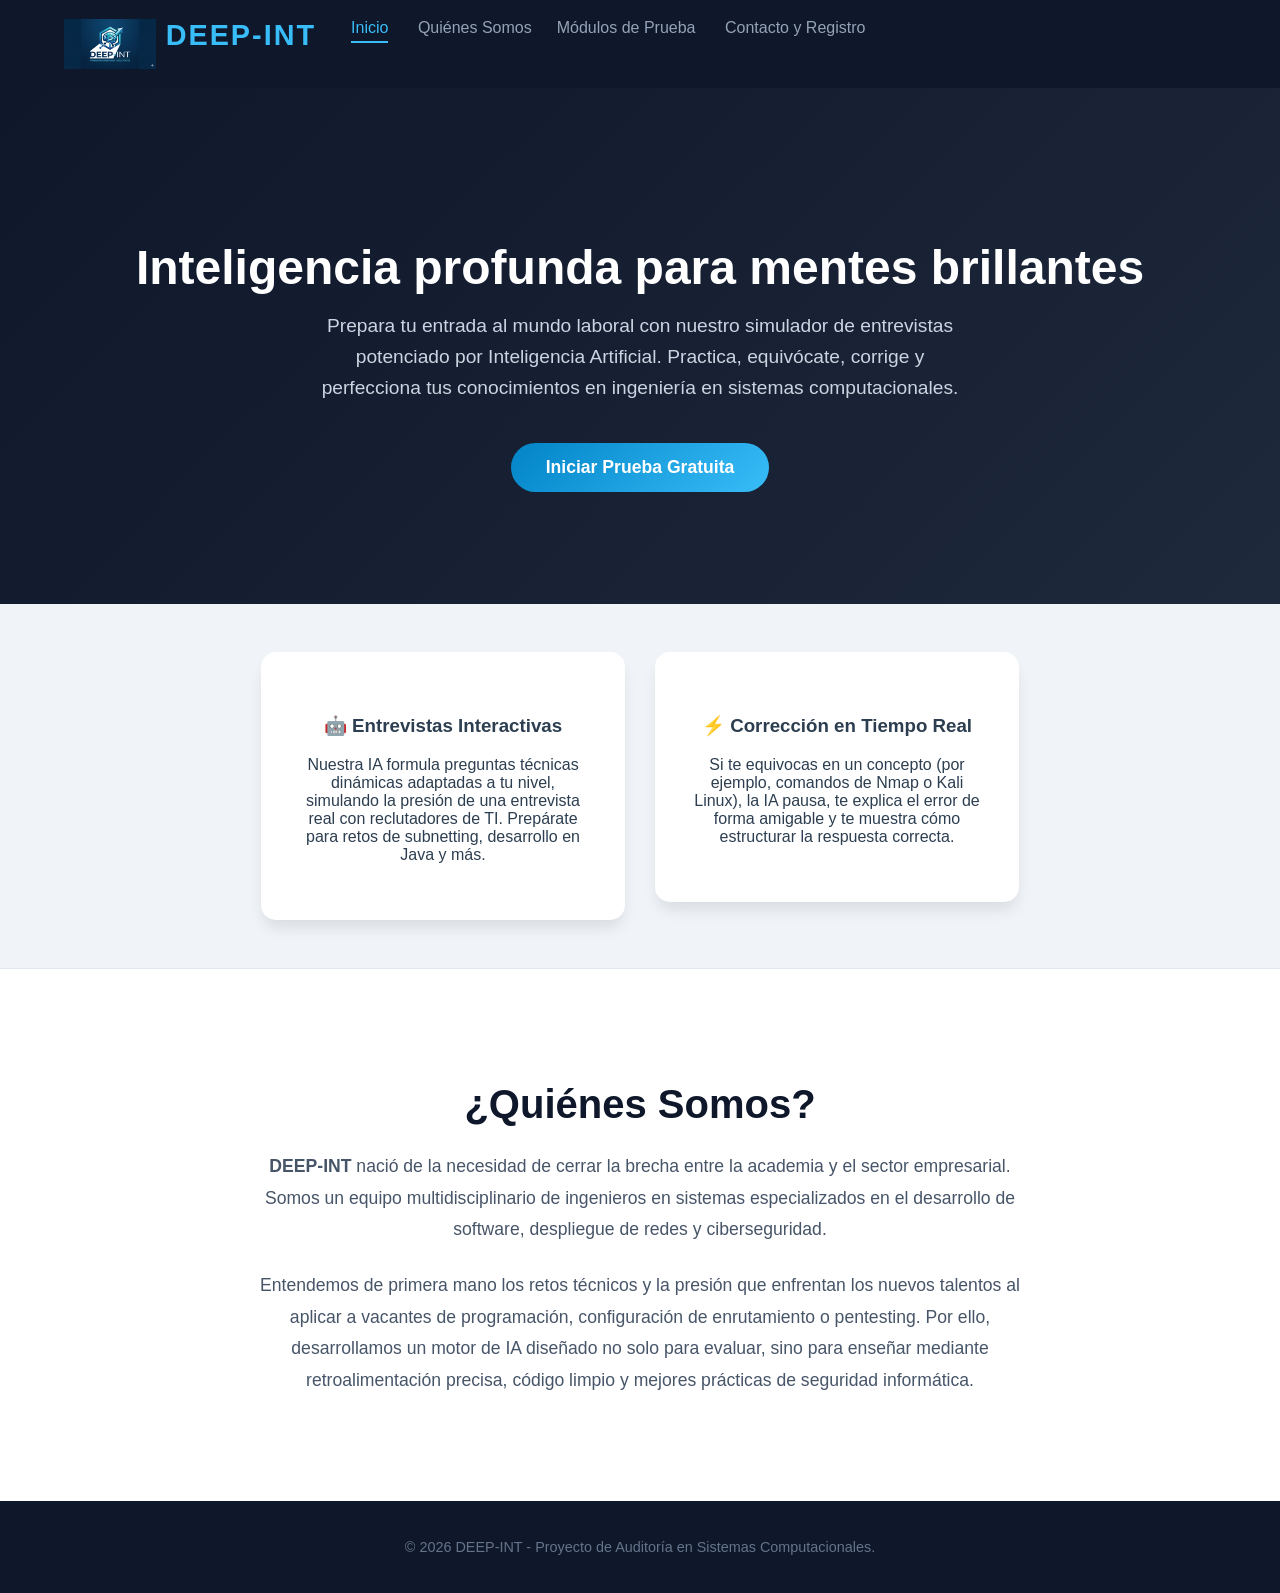
==== index.html @ 99fbba8b "Fix HTML character encoding issues" ====
<!DOCTYPE html>
<html lang="es">
<head>
    <meta charset="UTF-8">
    <meta name="viewport" content="width=device-width, initial-scale=1.0">
    <title>DEEP-INT Simulador de Entrevistas con IA</title>
    <link rel="stylesheet" href="estilo.css">
</head>
<body>

    <header>
        <div class="logo-contenedor">
            <img src="logo.png" alt="Logo DEEP-INT" class="logo-img">
        <h1>DEEP-INT</h1>
        <nav>
            <a href="index.html" class="active">Inicio</a>
            <a href="#nosotros">Quiénes Somos</a><a href="modulos.html">Módulos de Prueba</a>
            <a href="contacto.html">Contacto y Registro</a>
        </nav>
    </header>
    <section class="hero">
        <h2>Inteligencia profunda para mentes brillantes</h2>
        <p>Prepara tu entrada al mundo laboral con nuestro simulador de entrevistas potenciado por Inteligencia Artificial. Practica, equivócate, corrige y perfecciona tus conocimientos en ingeniería en sistemas computacionales.</p>
        <a href="contacto.html" class="btn-primary btn-glow">Iniciar Prueba Gratuita</a>
    </section>
    
    <section class="features">
        
        <a href="entrevista.html" style="text-decoration: none; color: inherit;">
            <div class="feature-card">
                <h3>🤖 Entrevistas Interactivas</h3>
                <p>Nuestra IA formula preguntas técnicas dinámicas adaptadas a tu nivel, simulando la presión de una entrevista real con reclutadores de TI. Prepárate para retos de subnetting, desarrollo en Java y más.</p>
            </div>
        </a>

        <a href="correccion.html" style="text-decoration: none; color: inherit;">
            <div class="feature-card">
                <h3>⚡ Corrección en Tiempo Real</h3>
                <p>Si te equivocas en un concepto (por ejemplo, comandos de Nmap o Kali Linux), la IA pausa, te explica el error de forma amigable y te muestra cómo estructurar la respuesta correcta.</p>
            </div>
        </a>

    </section>
    <section id="nosotros" class="about-section">
        <div class="about-content">
            <h2>¿Quiénes Somos?</h2>
            <p><strong>DEEP-INT</strong> nació de la necesidad de cerrar la brecha entre la academia y el sector empresarial. Somos un equipo multidisciplinario de ingenieros en sistemas especializados en el desarrollo de software, despliegue de redes y ciberseguridad.</p>
            <p>Entendemos de primera mano los retos técnicos y la presión que enfrentan los nuevos talentos al aplicar a vacantes de programación, configuración de enrutamiento o pentesting. Por ello, desarrollamos un motor de IA diseñado no solo para evaluar, sino para enseñar mediante retroalimentación precisa, código limpio y mejores prácticas de seguridad informática.</p>
        </div>
    </section>
    <footer>
        <p>&copy; 2026 DEEP-INT - Proyecto de Auditoría en Sistemas Computacionales.</p>
    </footer>

</body>
</html>
---- estilo.css ----
/* =========================================
   Estilos Generales de DEEP-INT
   ========================================= */
body {
    font-family: 'Segoe UI', Roboto, Helvetica, Arial, sans-serif;
    margin: 0;
    padding: 0;
    background-color: #f0f4f8;
    color: #2c3e50;
    display: flex;
    flex-direction: column;
    min-height: 100vh;
}

/* =========================================
   Navegación (Header)
   ========================================= */
header {
    background-color: #0f172a;
    color: #ffffff;
    padding: 1.2rem 5%;
    display: flex;
    justify-content: space-between;
    align-items: center;
    box-shadow: 0 2px 10px rgba(0,0,0,0.2);
}

header h1 {
    margin: 0;
    font-size: 1.8rem;
    color: #38bdf8;
    letter-spacing: 2px;
    font-weight: 800;
}

nav a {
    color: #94a3b8;
    text-decoration: none;
    margin-left: 25px;
    font-weight: 500;
    transition: all 0.3s ease;
    padding-bottom: 5px;
}

nav a:hover, nav a.active {
    color: #38bdf8;
    border-bottom: 2px solid #38bdf8;
}

/* =========================================
   Botones Creativos
   ========================================= */
.btn-primary {
    background: linear-gradient(135deg, #0284c7, #38bdf8);
    color: white;
    padding: 14px 35px;
    text-decoration: none;
    border-radius: 30px;
    font-weight: bold;
    font-size: 1.1rem;
    border: none;
    cursor: pointer;
    transition: all 0.3s ease;
    display: inline-block;
}

.btn-primary:hover {
    transform: translateY(-3px);
    box-shadow: 0 10px 20px rgba(56, 189, 248, 0.4);
}

.btn-glow {
    animation: glowing 2s infinite;
}

@keyframes glowing {
    0% { box-shadow: 0 0 5px #38bdf8; }
    50% { box-shadow: 0 0 20px #38bdf8, 0 0 30px #0284c7; }
    100% { box-shadow: 0 0 5px #38bdf8; }
}

.btn-secondary {
    background-color: transparent;
    color: #0f172a;
    border: 2px solid #38bdf8;
    padding: 10px 20px;
    border-radius: 20px;
    font-weight: bold;
    cursor: pointer;
    transition: all 0.3s;
    margin-top: 15px;
}

.btn-secondary:hover {
    background-color: #38bdf8;
    color: white;
}

.btn-full {
    width: 100%;
    margin-top: 15px;
}

/* =========================================
   Secciones y Layouts
   ========================================= */
.hero {
    background: linear-gradient(135deg, #0f172a 0%, #1e293b 100%);
    color: white;
    padding: 7rem 5%;
    text-align: center;
}

.hero h2 { font-size: 3rem; margin-bottom: 1rem; }
.hero p { font-size: 1.2rem; max-width: 650px; margin: 0 auto 2.5rem auto; color: #cbd5e1; line-height: 1.6; }

.page-header {
    text-align: center;
    padding: 4rem 5% 2rem;
}

.page-header h2 { color: #0f172a; font-size: 2.5rem; margin-bottom: 10px; }

/* Tarjetas */
.features, .modules-grid {
    display: flex;
    justify-content: center;
    gap: 30px;
    padding: 3rem 5%;
    flex-wrap: wrap;
}

.feature-card, .module-card {
    background: #ffffff;
    border-radius: 15px;
    padding: 2.5rem 2rem;
    width: 300px;
    box-shadow: 0 10px 15px -3px rgba(0,0,0,0.1);
    text-align: center;
    transition: transform 0.4s cubic-bezier(0.175, 0.885, 0.32, 1.275);
    border-top: 4px solid transparent;
}

.feature-card:hover, .module-card:hover {
    transform: translateY(-10px);
    border-top: 4px solid #38bdf8;
}

.icon { font-size: 3rem; margin-bottom: 1rem; }

/* =========================================
   Formulario de Contacto
   ========================================= */
.contact-section {
    display: flex;
    justify-content: center;
    padding: 4rem 5%;
    flex-grow: 1;
}

.form-container {
    background: white;
    padding: 3rem;
    border-radius: 15px;
    box-shadow: 0 10px 25px rgba(0,0,0,0.05);
    width: 100%;
    max-width: 500px;
}

.form-container h2 { margin-top: 0; color: #0f172a; }
.form-container p { color: #64748b; margin-bottom: 2rem; }

.input-group {
    margin-bottom: 1.5rem;
    text-align: left;
}

.input-group label {
    display: block;
    margin-bottom: 8px;
    font-weight: 600;
    color: #334155;
}

.input-group input, .input-group select {
    width: 100%;
    padding: 12px;
    border: 1px solid #cbd5e1;
    border-radius: 8px;
    font-size: 1rem;
    transition: border-color 0.3s;
    box-sizing: border-box;
}

.input-group input:focus, .input-group select:focus {
    outline: none;
    border-color: #38bdf8;
    box-shadow: 0 0 0 3px rgba(56, 189, 248, 0.2);
}
/* =========================================
   Diseño Responsivo (Para Celulares y Tablets)
   ========================================= */
@media screen and (max-width: 768px) {
    /* Ajustar el menú de navegación */
    header {
        flex-direction: column;
        text-align: center;
        padding: 1rem;
    }

    nav {
        margin-top: 15px;
        display: flex;
        flex-wrap: wrap;
        justify-content: center;
        gap: 15px;
    }

    nav a {
        margin-left: 0;
        font-size: 0.95rem;
    }

    /* Ajustar los textos principales */
    .hero {
        padding: 4rem 5%;
    }

    .hero h2 {
        font-size: 2rem;
    }

    .hero p {
        font-size: 1rem;
    }

    /* Hacer que las tarjetas ocupen toda la pantalla hacia abajo */
    .features, .modules-grid {
        padding: 2rem 5%;
    }

    .feature-card, .module-card {
        width: 100%;
        min-width: unset;
        margin-bottom: 1.5rem;
    }

    /* Ajustar el contenedor de la entrevista y el formulario */
    .interview-workspace {
        flex-direction: column;
        margin: 20px;
    }

    .ai-panel, .user-panel {
        padding: 20px;
    }

    .form-container {
        padding: 2rem 1.5rem;
    }
}
/* =========================================
   Logo y Eslogan
   ========================================= */
.logo-contenedor {
    display: flex;
    align-items: auto;
    gap: 10px;
   
   ;
}

.logo-img {
    height: 50px; /* Tamaño del logo */
    width: auto;
}


/* =========================================
   Sección Quiénes Somos
   =========================================*/ 
.about-section {
    background-color: #ffffff;
    padding: 5rem 5%;
    display: flex;
    justify-content: center;
    border-top: 1px solid #e2e8f0;
}

.about-content {
    max-width: 800px;
    text-align: center;
}

.about-content h2 {
    color: #0f172a;
    font-size: 2.5rem;
    margin-bottom: 1.5rem;
}

.about-content p {
    color: #475569;
    font-size: 1.1rem;
    line-height: 1.8;
    margin-bottom: 1.5rem;
}

/* =========================================
   Footer
   ========================================= */
footer {
    background-color: #0f172a;
    color: #64748b;
    text-align: center;
    padding: 1.5rem;
    font-size: 0.9rem;
    margin-top: auto;
}
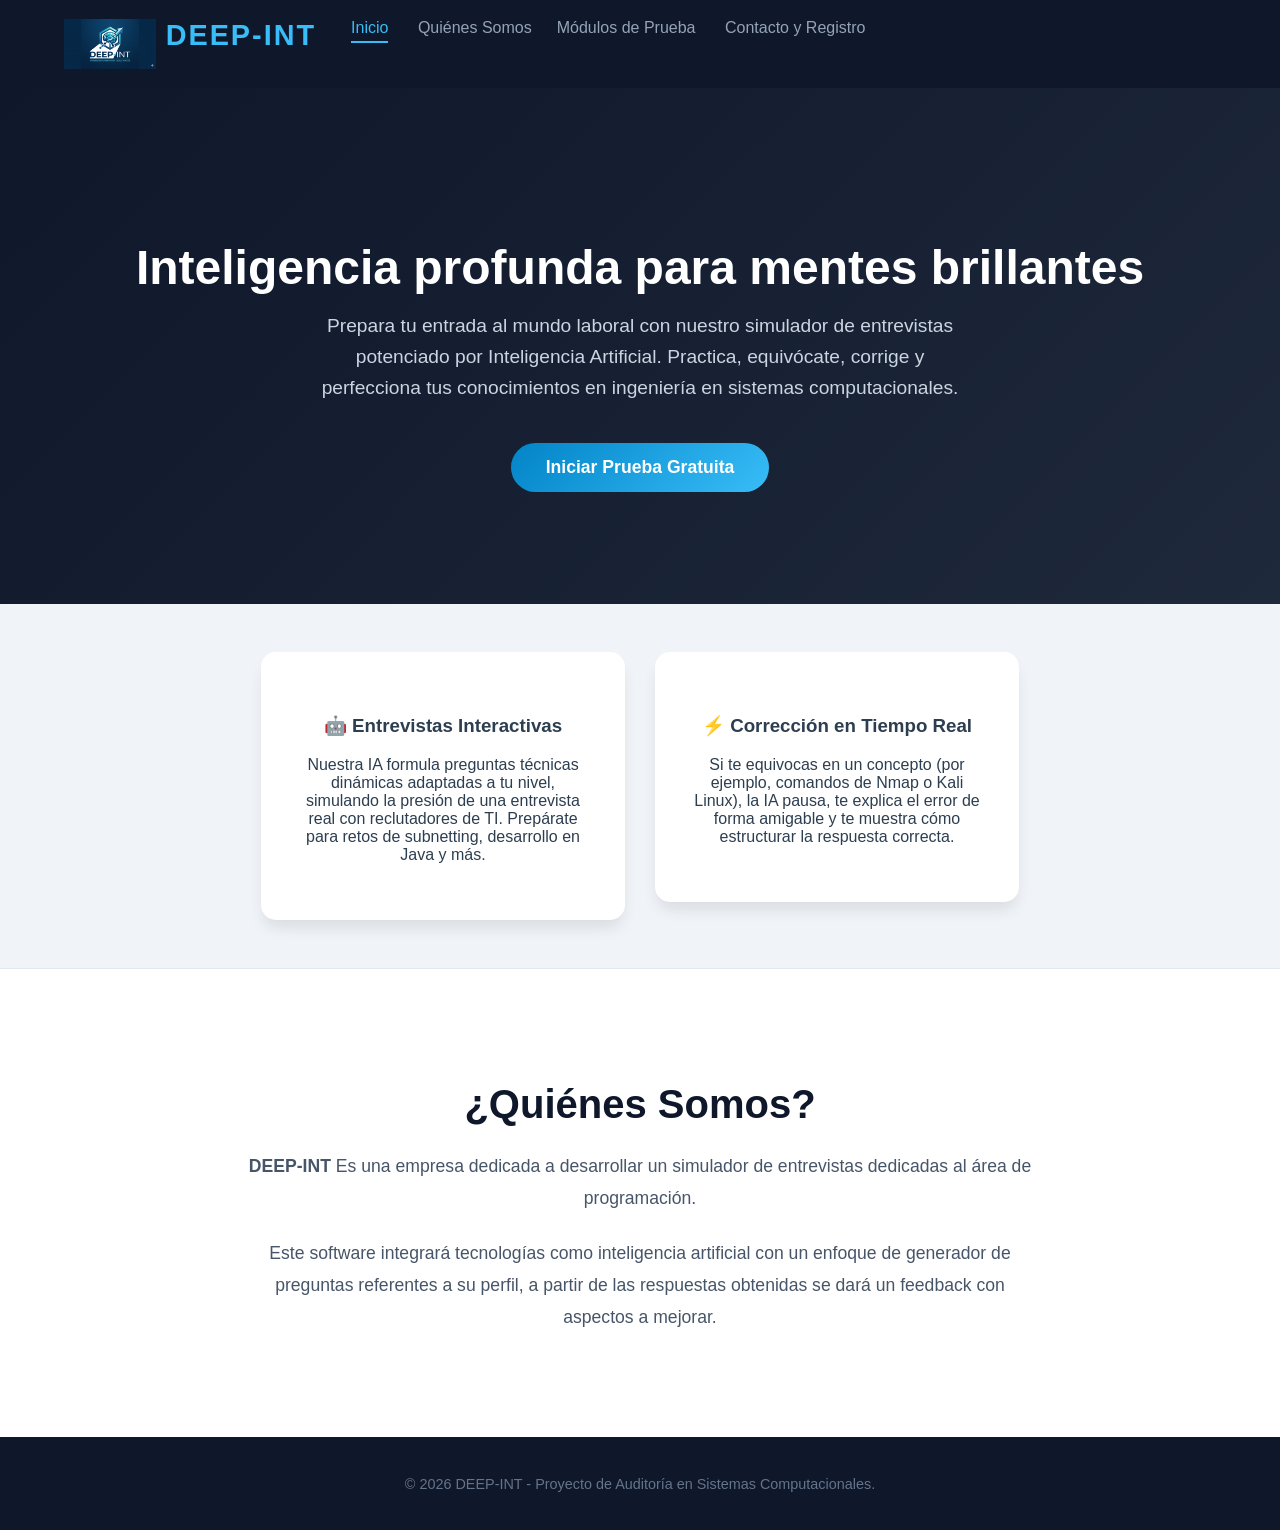
==== commit 8c538202: "Update index.html" ====
--- a/index.html
+++ b/index.html
@@ -44,8 +44,8 @@
     <section id="nosotros" class="about-section">
         <div class="about-content">
             <h2>¿Quiénes Somos?</h2>
-            <p><strong>DEEP-INT</strong> nació de la necesidad de cerrar la brecha entre la academia y el sector empresarial. Somos un equipo multidisciplinario de ingenieros en sistemas especializados en el desarrollo de software, despliegue de redes y ciberseguridad.</p>
-            <p>Entendemos de primera mano los retos técnicos y la presión que enfrentan los nuevos talentos al aplicar a vacantes de programación, configuración de enrutamiento o pentesting. Por ello, desarrollamos un motor de IA diseñado no solo para evaluar, sino para enseñar mediante retroalimentación precisa, código limpio y mejores prácticas de seguridad informática.</p>
+            <p><strong>DEEP-INT</strong> Es una empresa dedicada a desarrollar un simulador de entrevistas dedicadas al área de programación.</p>
+            <p>Este software integrará tecnologías como inteligencia artificial con un enfoque de generador de preguntas referentes a su perfil, a partir de las respuestas obtenidas se dará un feedback con aspectos a mejorar.</p>
         </div>
     </section>
     <footer>
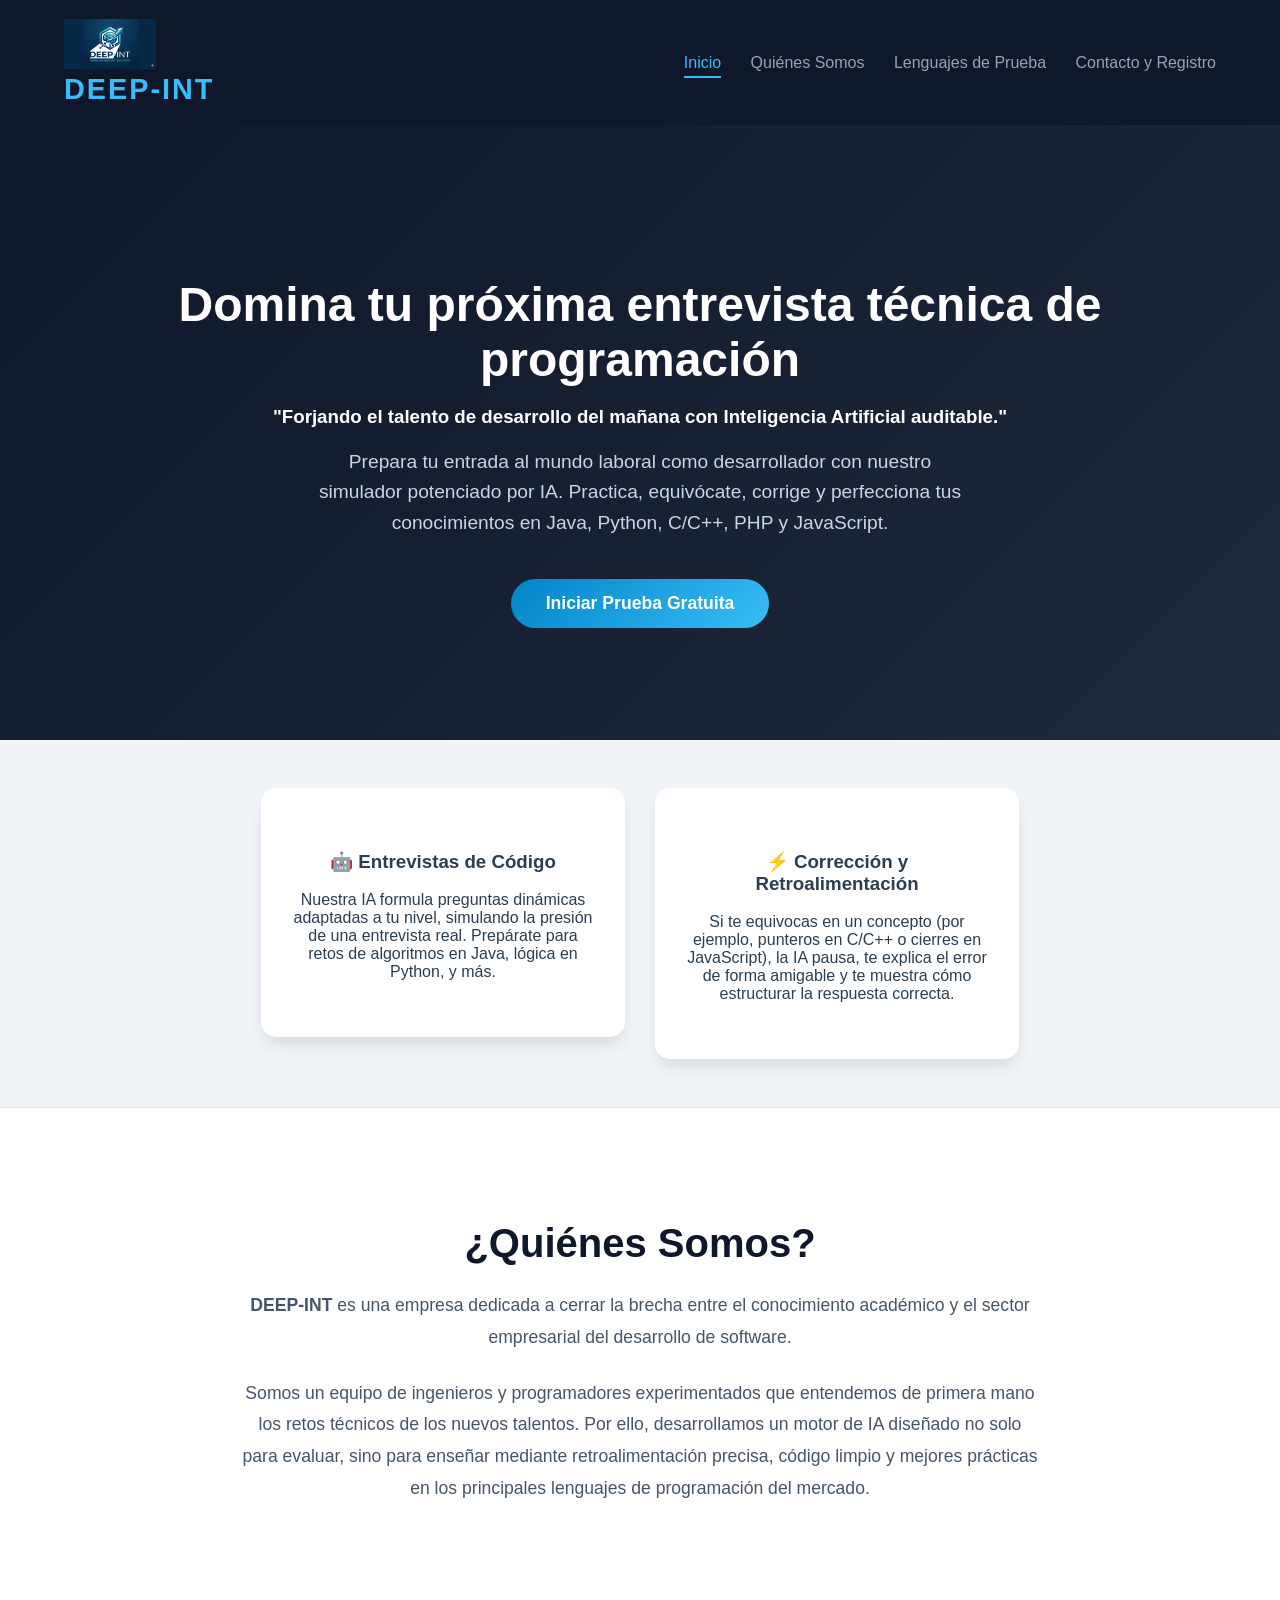
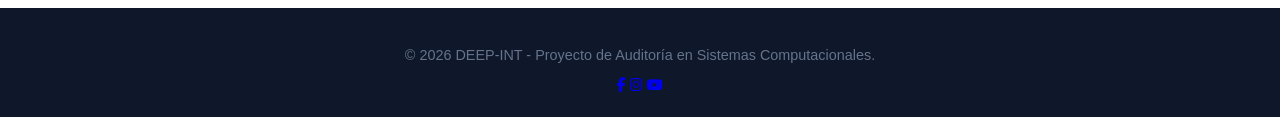
==== commit c4b6b62b: "Update index.html" ====
--- a/index.html
+++ b/index.html
@@ -3,53 +3,67 @@
 <head>
     <meta charset="UTF-8">
     <meta name="viewport" content="width=device-width, initial-scale=1.0">
-    <title>DEEP-INT Simulador de Entrevistas con IA</title>
+    <title>DEEP-INT | Simulador de Entrevistas de Programación</title>
     <link rel="stylesheet" href="estilo.css">
+    <link rel="stylesheet" href="https://cdnjs.cloudflare.com/ajax/libs/font-awesome/6.4.0/css/all.min.css">
 </head>
 <body>
 
     <header>
-        <div class="logo-contenedor">
+        <div class="logo-container">
             <img src="logo.png" alt="Logo DEEP-INT" class="logo-img">
-        <h1>DEEP-INT</h1>
+            <h1>DEEP-INT</h1>
+        </div>
         <nav>
             <a href="index.html" class="active">Inicio</a>
-            <a href="#nosotros">Quiénes Somos</a><a href="modulos.html">Módulos de Prueba</a>
+            <a href="#nosotros">Quiénes Somos</a>
+            <a href="modulos.html">Lenguajes de Prueba</a>
             <a href="contacto.html">Contacto y Registro</a>
         </nav>
     </header>
+
     <section class="hero">
-        <h2>Inteligencia profunda para mentes brillantes</h2>
-        <p>Prepara tu entrada al mundo laboral con nuestro simulador de entrevistas potenciado por Inteligencia Artificial. Practica, equivócate, corrige y perfecciona tus conocimientos en ingeniería en sistemas computacionales.</p>
+        <h2>Domina tu próxima entrevista técnica de programación</h2>
+        <h3 class="slogan">"Forjando el talento de desarrollo del mañana con Inteligencia Artificial auditable."</h3>
+        
+        <p>Prepara tu entrada al mundo laboral como desarrollador con nuestro simulador potenciado por IA. Practica, equivócate, corrige y perfecciona tus conocimientos en Java, Python, C/C++, PHP y JavaScript.</p>
         <a href="contacto.html" class="btn-primary btn-glow">Iniciar Prueba Gratuita</a>
     </section>
-    
+
     <section class="features">
-        
         <a href="entrevista.html" style="text-decoration: none; color: inherit;">
             <div class="feature-card">
-                <h3>🤖 Entrevistas Interactivas</h3>
-                <p>Nuestra IA formula preguntas técnicas dinámicas adaptadas a tu nivel, simulando la presión de una entrevista real con reclutadores de TI. Prepárate para retos de subnetting, desarrollo en Java y más.</p>
+                <h3>🤖 Entrevistas de Código</h3>
+                <p>Nuestra IA formula preguntas dinámicas adaptadas a tu nivel, simulando la presión de una entrevista real. Prepárate para retos de algoritmos en Java, lógica en Python, y más.</p>
             </div>
         </a>
 
         <a href="correccion.html" style="text-decoration: none; color: inherit;">
             <div class="feature-card">
-                <h3>⚡ Corrección en Tiempo Real</h3>
-                <p>Si te equivocas en un concepto (por ejemplo, comandos de Nmap o Kali Linux), la IA pausa, te explica el error de forma amigable y te muestra cómo estructurar la respuesta correcta.</p>
+                <h3>⚡ Corrección y Retroalimentación</h3>
+                <p>Si te equivocas en un concepto (por ejemplo, punteros en C/C++ o cierres en JavaScript), la IA pausa, te explica el error de forma amigable y te muestra cómo estructurar la respuesta correcta.</p>
             </div>
         </a>
+    </section>
 
-    </section>
     <section id="nosotros" class="about-section">
         <div class="about-content">
             <h2>¿Quiénes Somos?</h2>
-            <p><strong>DEEP-INT</strong> Es una empresa dedicada a desarrollar un simulador de entrevistas dedicadas al área de programación.</p>
-            <p>Este software integrará tecnologías como inteligencia artificial con un enfoque de generador de preguntas referentes a su perfil, a partir de las respuestas obtenidas se dará un feedback con aspectos a mejorar.</p>
+            <p><strong>DEEP-INT</strong> es una empresa dedicada a cerrar la brecha entre el conocimiento académico y el sector empresarial del desarrollo de software.</p>
+            <p>Somos un equipo de ingenieros y programadores experimentados que entendemos de primera mano los retos técnicos de los nuevos talentos. Por ello, desarrollamos un motor de IA diseñado no solo para evaluar, sino para enseñar mediante retroalimentación precisa, código limpio y mejores prácticas en los principales lenguajes de programación del mercado.</p>
         </div>
     </section>
+
     <footer>
-        <p>&copy; 2026 DEEP-INT - Proyecto de Auditoría en Sistemas Computacionales.</p>
+        <div class="footer-content">
+            <p>&copy; 2026 DEEP-INT - Proyecto de Auditoría en Sistemas Computacionales.</p>
+            
+            <div class="social-links">
+                <a href="https://facebook.com" target="_blank" title="Síguenos en Facebook"><i class="fab fa-facebook-f"></i></a>
+                <a href="https://instagram.com" target="_blank" title="Síguenos en Instagram"><i class="fab fa-instagram"></i></a>
+                <a href="https://youtube.com" target="_blank" title="Suscríbete en YouTube"><i class="fab fa-youtube"></i></a>
+            </div>
+        </div>
     </footer>
 
 </body>
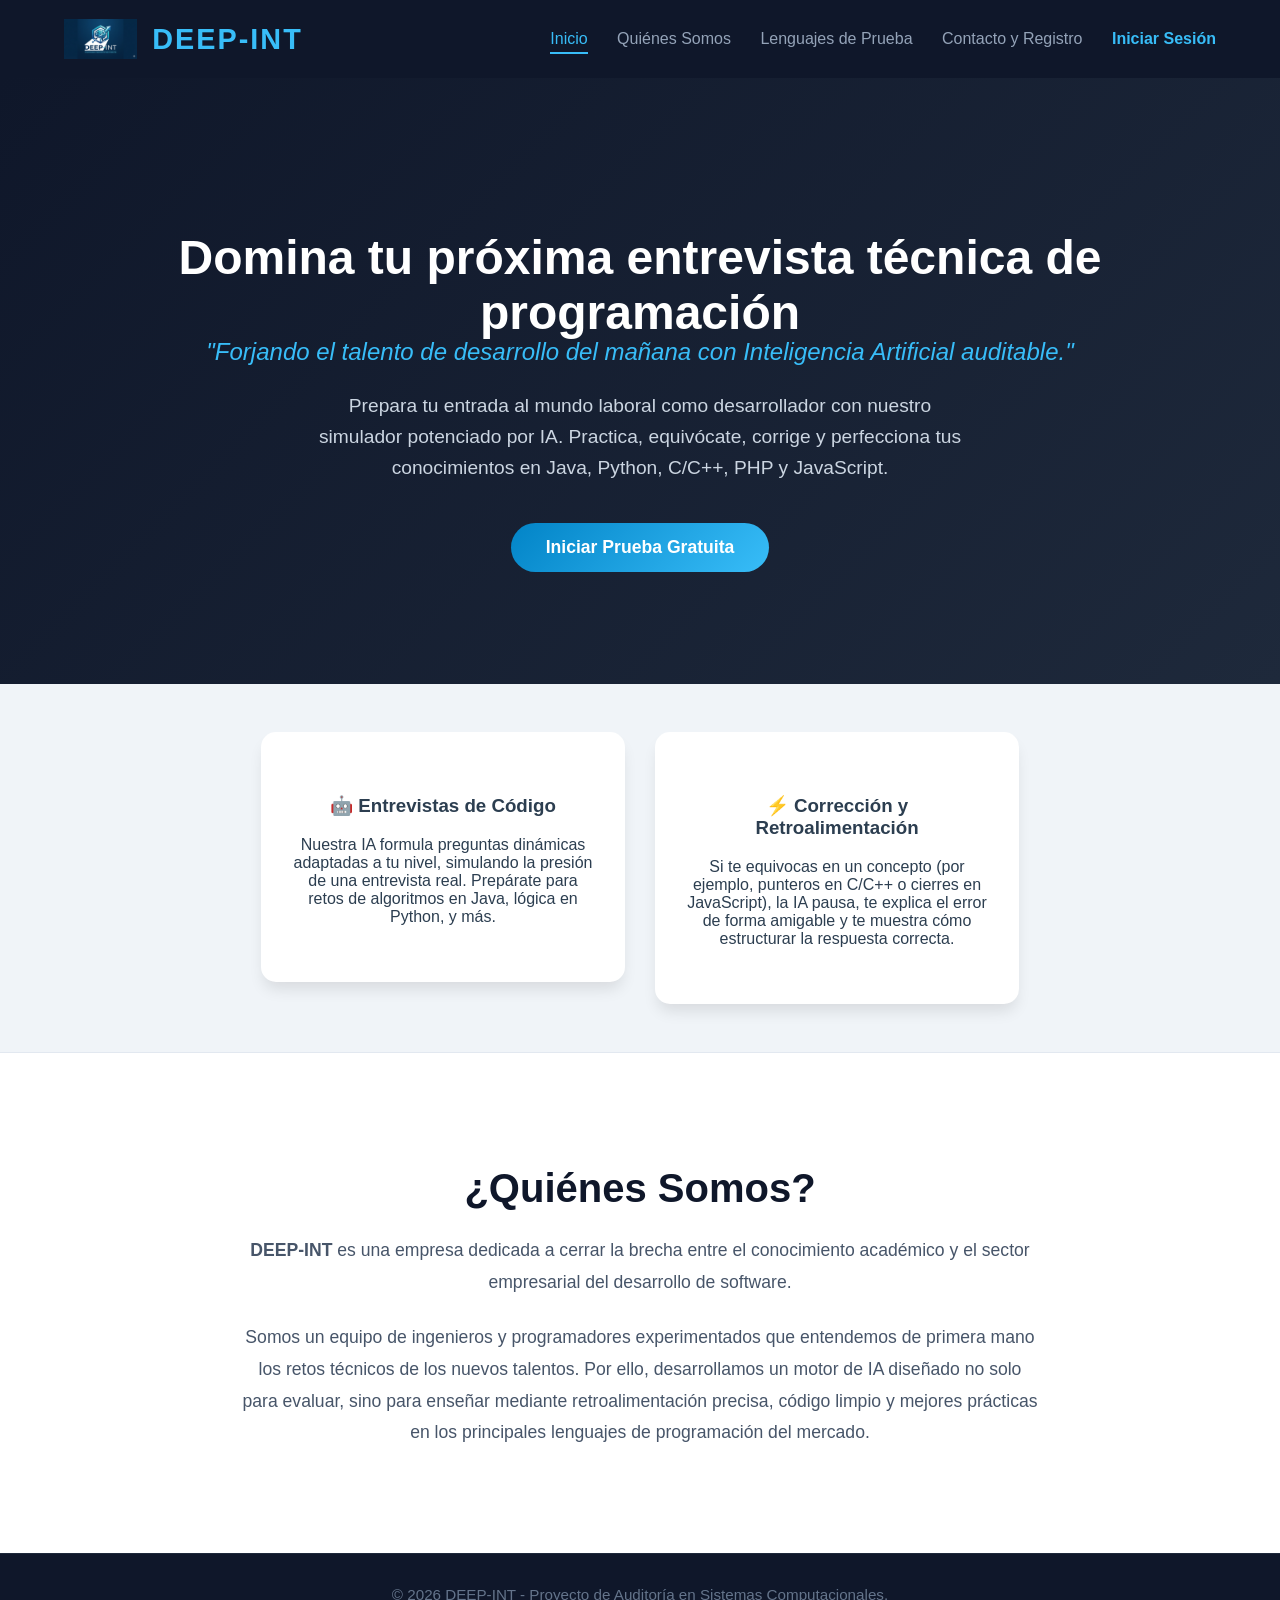
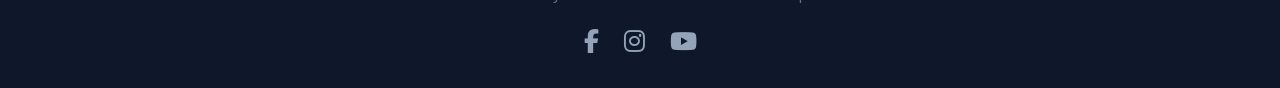
==== commit 088e0953: "Update index.html" ====
--- a/index.html
+++ b/index.html
@@ -19,6 +19,7 @@
             <a href="#nosotros">Quiénes Somos</a>
             <a href="modulos.html">Lenguajes de Prueba</a>
             <a href="contacto.html">Contacto y Registro</a>
+            <a href="login.html" style="color: #38bdf8; font-weight: bold;">Iniciar Sesión</a>
         </nav>
     </header>
 
--- a/estilo.css
+++ b/estilo.css
@@ -23,6 +23,17 @@
     justify-content: space-between;
     align-items: center;
     box-shadow: 0 2px 10px rgba(0,0,0,0.2);
+}
+
+.logo-container {
+    display: flex;
+    align-items: center;
+    gap: 15px;
+}
+
+.logo-img {
+    height: 40px; /* Tamaño del logo. Asegúrate de tener logo.jpg */
+    width: auto;
 }
 
 header h1 {
@@ -111,7 +122,17 @@
     text-align: center;
 }
 
-.hero h2 { font-size: 3rem; margin-bottom: 1rem; }
+.hero h2 { font-size: 3rem; margin-bottom: 0.5rem; }
+
+.slogan {
+    color: #38bdf8;
+    font-size: 1.5rem;
+    font-style: italic;
+    font-weight: 400;
+    margin-top: -10px;
+    margin-bottom: 25px;
+}
+
 .hero p { font-size: 1.2rem; max-width: 650px; margin: 0 auto 2.5rem auto; color: #cbd5e1; line-height: 1.6; }
 
 .page-header {
@@ -147,6 +168,33 @@
 }
 
 .icon { font-size: 3rem; margin-bottom: 1rem; }
+
+/* Sección Quiénes Somos */
+.about-section {
+    background-color: #ffffff;
+    padding: 5rem 5%;
+    display: flex;
+    justify-content: center;
+    border-top: 1px solid #e2e8f0;
+}
+
+.about-content {
+    max-width: 800px;
+    text-align: center;
+}
+
+.about-content h2 {
+    color: #0f172a;
+    font-size: 2.5rem;
+    margin-bottom: 1.5rem;
+}
+
+.about-content p {
+    color: #475569;
+    font-size: 1.1rem;
+    line-height: 1.8;
+    margin-bottom: 1.5rem;
+}
 
 /* =========================================
    Formulario de Contacto
@@ -198,121 +246,91 @@
     box-shadow: 0 0 0 3px rgba(56, 189, 248, 0.2);
 }
 /* =========================================
-   Diseño Responsivo (Para Celulares y Tablets)
-   ========================================= */
-@media screen and (max-width: 768px) {
-    /* Ajustar el menú de navegación */
-    header {
-        flex-direction: column;
-        text-align: center;
-        padding: 1rem;
-    }
-
-    nav {
-        margin-top: 15px;
-        display: flex;
-        flex-wrap: wrap;
-        justify-content: center;
-        gap: 15px;
-    }
-
-    nav a {
-        margin-left: 0;
-        font-size: 0.95rem;
-    }
-
-    /* Ajustar los textos principales */
-    .hero {
-        padding: 4rem 5%;
-    }
-
-    .hero h2 {
-        font-size: 2rem;
-    }
-
-    .hero p {
-        font-size: 1rem;
-    }
-
-    /* Hacer que las tarjetas ocupen toda la pantalla hacia abajo */
-    .features, .modules-grid {
-        padding: 2rem 5%;
-    }
-
-    .feature-card, .module-card {
-        width: 100%;
-        min-width: unset;
-        margin-bottom: 1.5rem;
-    }
-
-    /* Ajustar el contenedor de la entrevista y el formulario */
-    .interview-workspace {
-        flex-direction: column;
-        margin: 20px;
-    }
-
-    .ai-panel, .user-panel {
-        padding: 20px;
-    }
-
-    .form-container {
-        padding: 2rem 1.5rem;
-    }
-}
-/* =========================================
-   Logo y Eslogan
-   ========================================= */
-.logo-contenedor {
-    display: flex;
-    align-items: auto;
+   Botones de Redes Sociales (Login)
+   ========================================= */
+.social-login {
+    text-align: center;
+    margin-top: 25px;
+    border-top: 1px solid #e2e8f0;
+    padding-top: 20px;
+}
+
+.social-login p {
+    color: #64748b;
+    font-size: 0.9rem;
+    margin-bottom: 15px;
+}
+
+.btn-social {
+    width: 100%;
+    padding: 12px;
+    margin-bottom: 12px;
+    border: none;
+    border-radius: 8px;
+    font-weight: 600;
+    font-size: 1rem;
+    cursor: pointer;
+    display: flex;
+    align-items: center;
+    justify-content: center;
     gap: 10px;
-   
-   ;
-}
-
-.logo-img {
-    height: 50px; /* Tamaño del logo */
-    width: auto;
-}
-
-
-/* =========================================
-   Sección Quiénes Somos
-   =========================================*/ 
-.about-section {
+    transition: transform 0.2s, box-shadow 0.2s;
+    color: white;
+}
+
+.btn-social:hover {
+    transform: translateY(-2px);
+    box-shadow: 0 5px 15px rgba(0,0,0,0.1);
+}
+
+.btn-google {
     background-color: #ffffff;
-    padding: 5rem 5%;
-    display: flex;
-    justify-content: center;
-    border-top: 1px solid #e2e8f0;
-}
-
-.about-content {
-    max-width: 800px;
-    text-align: center;
-}
-
-.about-content h2 {
-    color: #0f172a;
-    font-size: 2.5rem;
-    margin-bottom: 1.5rem;
-}
-
-.about-content p {
-    color: #475569;
-    font-size: 1.1rem;
-    line-height: 1.8;
-    margin-bottom: 1.5rem;
-}
-
-/* =========================================
-   Footer
+    color: #334155;
+    border: 1px solid #cbd5e1;
+}
+
+.btn-google i { color: #db4437; }
+
+.btn-facebook { background-color: #1877F2; }
+/* =========================================
+   Pie de página y Redes Sociales
    ========================================= */
 footer {
     background-color: #0f172a;
     color: #64748b;
     text-align: center;
-    padding: 1.5rem;
-    font-size: 0.9rem;
+    padding: 2rem 5%;
     margin-top: auto;
-}
+    border-top: 1px solid #1e293b;
+}
+
+.footer-content {
+    display: flex;
+    flex-direction: column;
+    align-items: center;
+    gap: 15px; /* Espacio entre el texto y los íconos */
+}
+
+.footer-content p {
+    margin: 0;
+    font-size: 0.95rem;
+}
+
+.social-links {
+    display: flex;
+    gap: 25px; /* Espacio entre cada ícono */
+    margin-top: 10px;
+}
+
+.social-links a {
+    color: #94a3b8;
+    font-size: 1.5rem;
+    text-decoration: none;
+    transition: color 0.3s ease, transform 0.3s ease;
+}
+
+/* Efecto hover cuando pasas el ratón por encima */
+.social-links a:hover {
+    color: #38bdf8;
+    transform: translateY(-5px); /* El ícono da un saltito hacia arriba */
+}
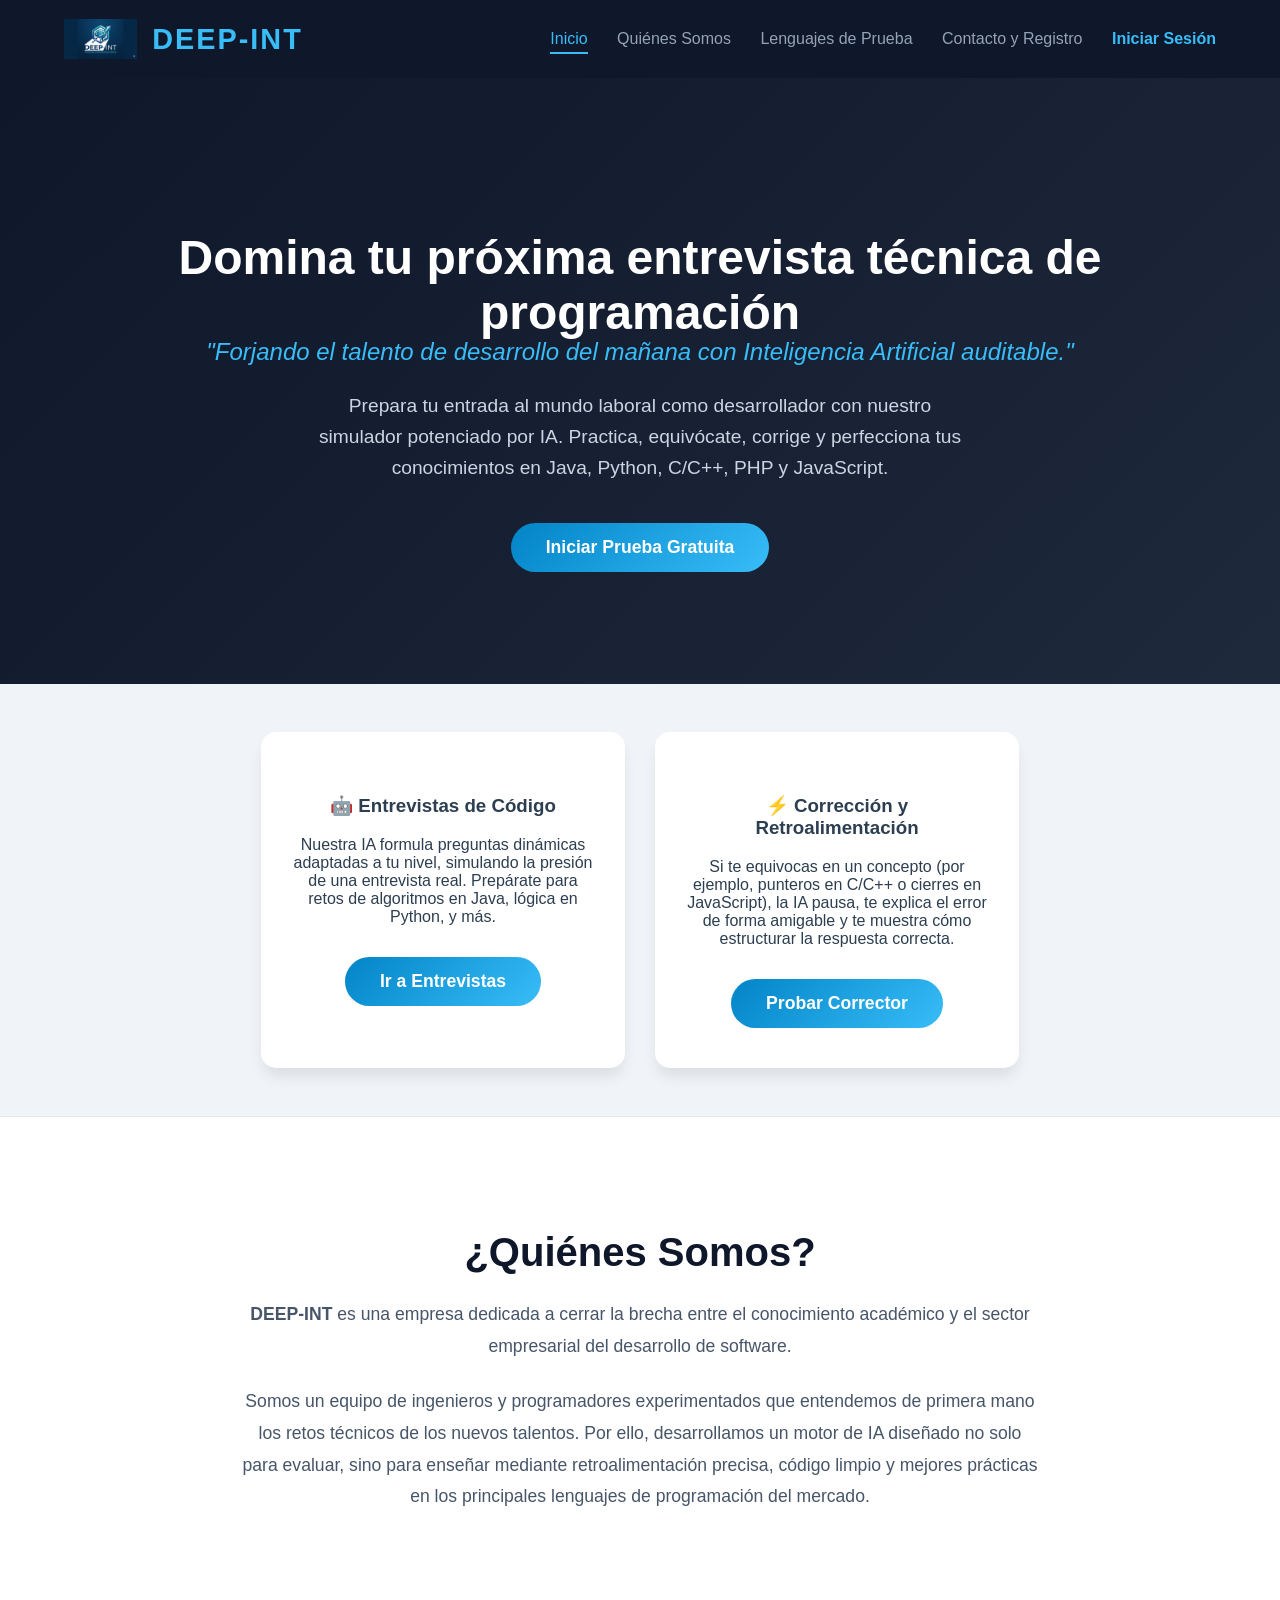
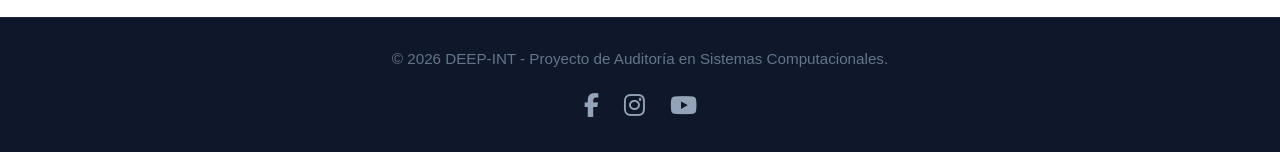
==== commit 4594eec2: "Update index.html" ====
--- a/index.html
+++ b/index.html
@@ -32,19 +32,17 @@
     </section>
 
     <section class="features">
-        <a href="entrevista.html" style="text-decoration: none; color: inherit;">
-            <div class="feature-card">
-                <h3>🤖 Entrevistas de Código</h3>
-                <p>Nuestra IA formula preguntas dinámicas adaptadas a tu nivel, simulando la presión de una entrevista real. Prepárate para retos de algoritmos en Java, lógica en Python, y más.</p>
-            </div>
-        </a>
+        <div class="feature-card">
+            <h3>🤖 Entrevistas de Código</h3>
+            <p>Nuestra IA formula preguntas dinámicas adaptadas a tu nivel, simulando la presión de una entrevista real. Prepárate para retos de algoritmos en Java, lógica en Python, y más.</p>
+            <a href="modulos.html" class="btn-primary" style="display: inline-block; margin-top: 15px; text-decoration: none;">Ir a Entrevistas</a>
+        </div>
 
-        <a href="correccion.html" style="text-decoration: none; color: inherit;">
-            <div class="feature-card">
-                <h3>⚡ Corrección y Retroalimentación</h3>
-                <p>Si te equivocas en un concepto (por ejemplo, punteros en C/C++ o cierres en JavaScript), la IA pausa, te explica el error de forma amigable y te muestra cómo estructurar la respuesta correcta.</p>
-            </div>
-        </a>
+        <div class="feature-card">
+            <h3>⚡ Corrección y Retroalimentación</h3>
+            <p>Si te equivocas en un concepto (por ejemplo, punteros en C/C++ o cierres en JavaScript), la IA pausa, te explica el error de forma amigable y te muestra cómo estructurar la respuesta correcta.</p>
+            <a href="modulos.html" class="btn-primary" style="display: inline-block; margin-top: 15px; text-decoration: none;">Probar Corrector</a>
+        </div>
     </section>
 
     <section id="nosotros" class="about-section">
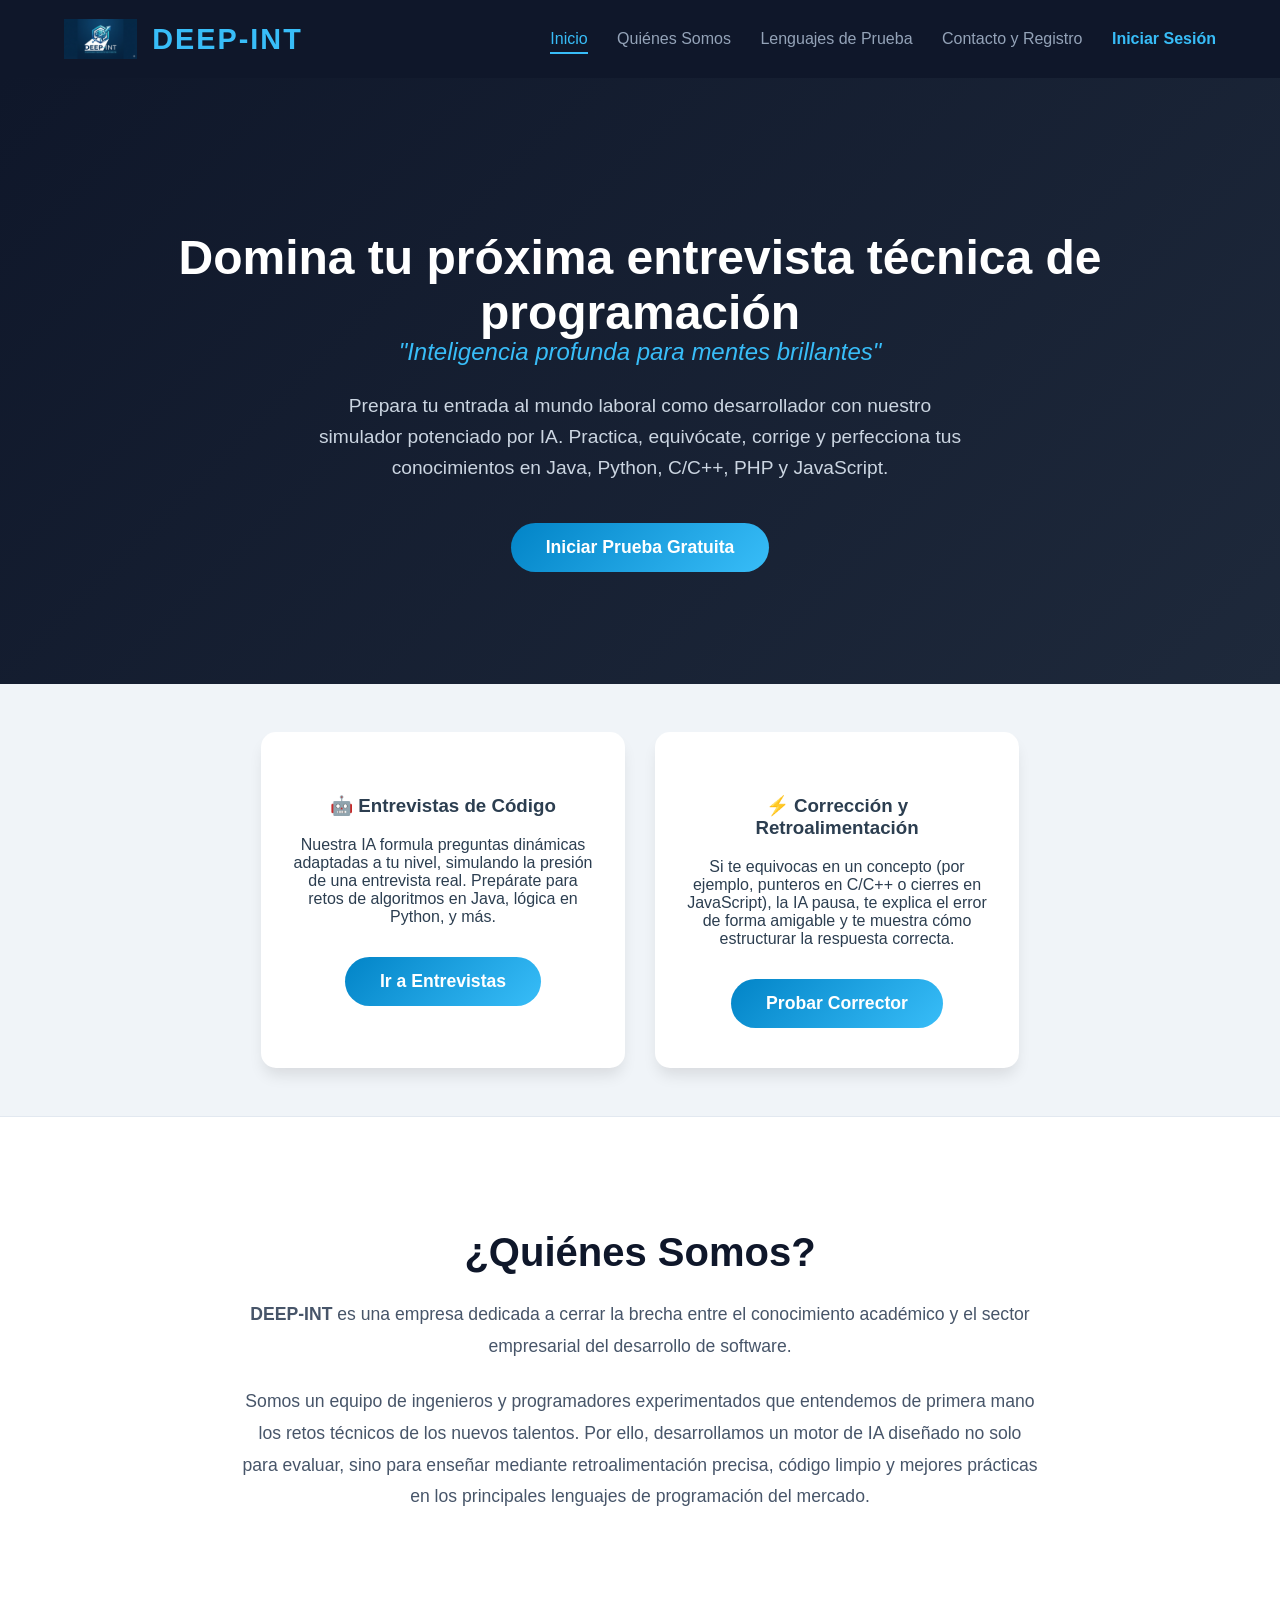
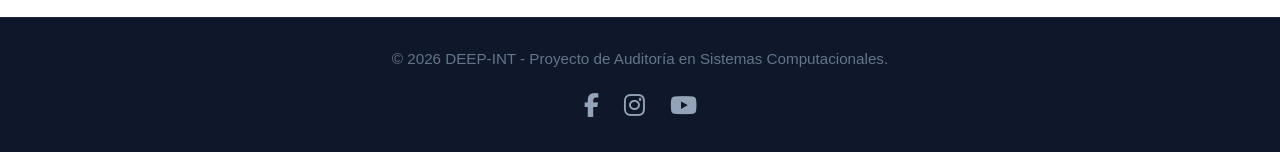
==== commit ddda16b4: "Update index.html" ====
--- a/index.html
+++ b/index.html
@@ -25,7 +25,7 @@
 
     <section class="hero">
         <h2>Domina tu próxima entrevista técnica de programación</h2>
-        <h3 class="slogan">"Forjando el talento de desarrollo del mañana con Inteligencia Artificial auditable."</h3>
+        <h3 class="slogan">"Inteligencia profunda para mentes brillantes"</h3>
         
         <p>Prepara tu entrada al mundo laboral como desarrollador con nuestro simulador potenciado por IA. Practica, equivócate, corrige y perfecciona tus conocimientos en Java, Python, C/C++, PHP y JavaScript.</p>
         <a href="contacto.html" class="btn-primary btn-glow">Iniciar Prueba Gratuita</a>
